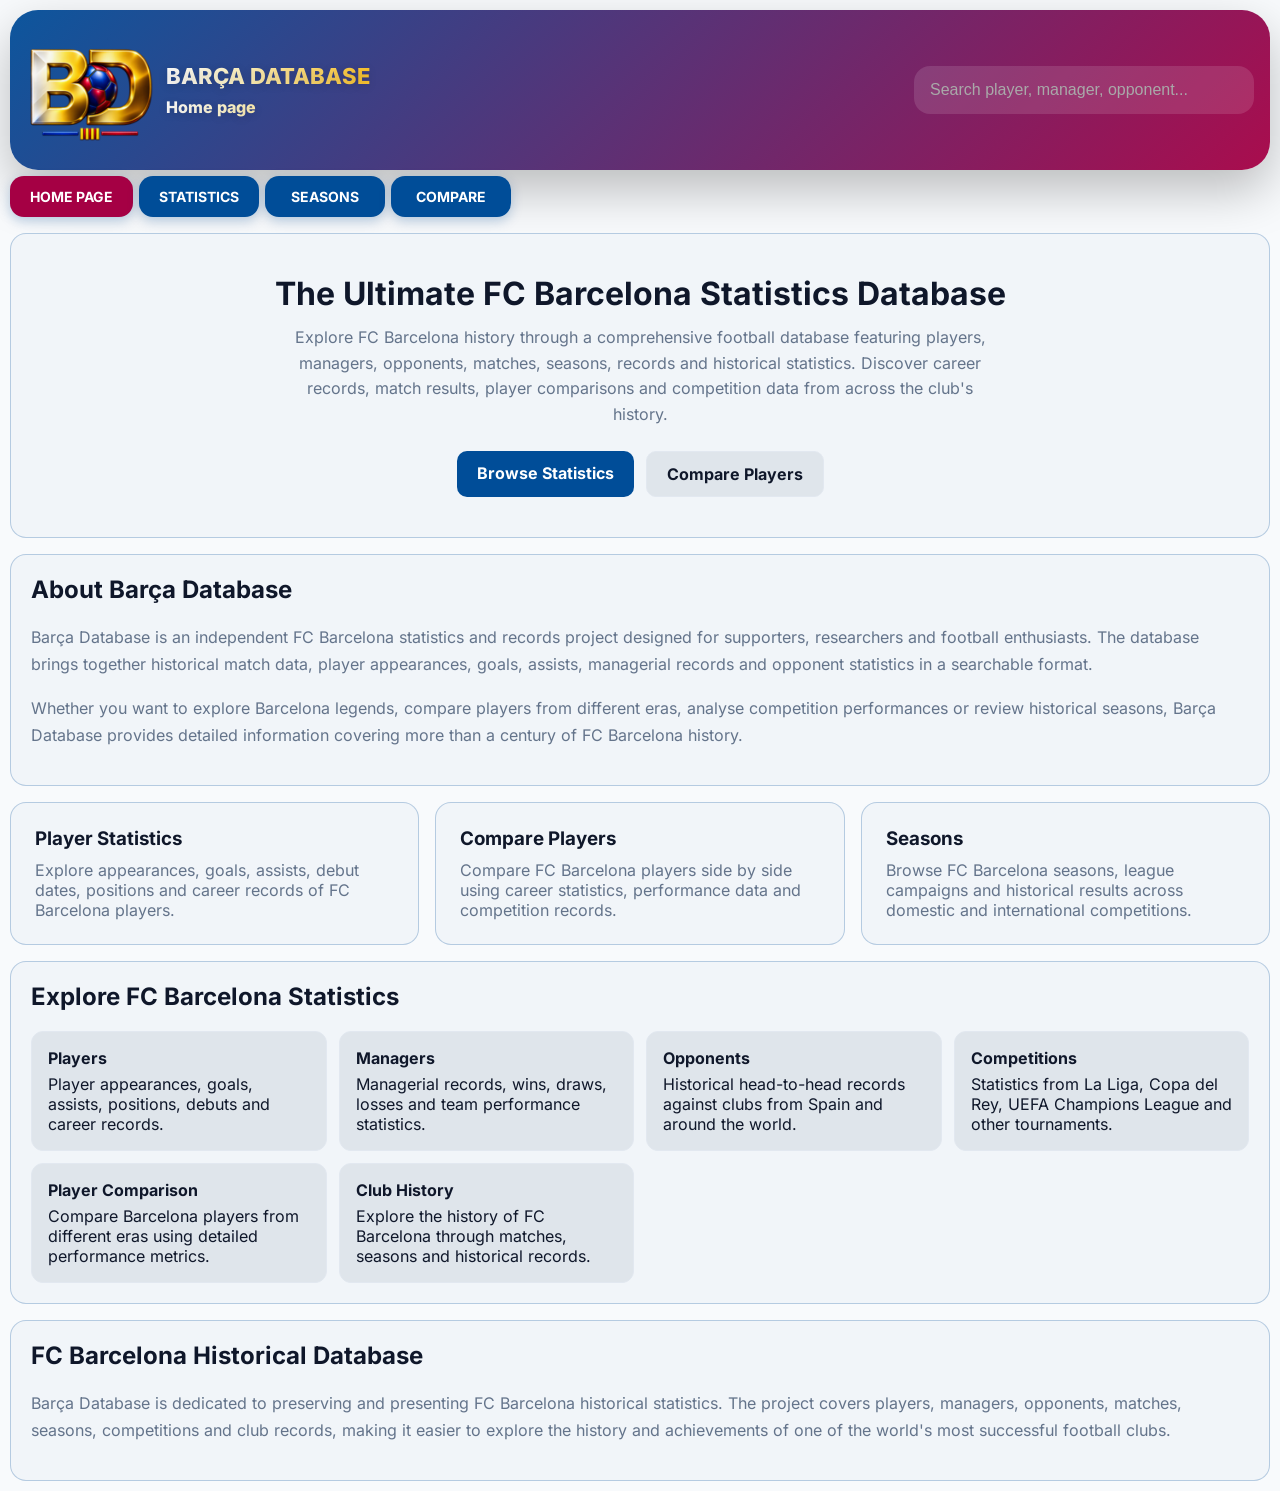
==== index.html @ a4f2b952 "Update index.html" ====
<!DOCTYPE html>
<html lang="en">
<head>
<meta charset="UTF-8">
<meta name="language" content="English">
<meta name="viewport" content="width=device-width, initial-scale=1.0">

<link rel="icon" type="image/png" sizes="16x16" href="favicon-16x16.png">
<link rel="icon" type="image/png" sizes="32x32" href="favicon-32x32.png">

<link rel="apple-touch-icon" sizes="180x180" href="apple-touch-icon.png">

<link rel="manifest" href="site.webmanifest">

<meta name="theme-color" content="#004D98">

<title>Barça Database | FC Barcelona Statistics & Records</title>

<meta name="description"
      content="Explore FC Barcelona history, players, managers, opponents, statistics, seasons and records.">
      
<link rel="canonical"
      href="https://barcadb.com/">

<meta property="og:title"
      content="Barça Database">

<meta property="og:url"
      content="https://barcadb.com/">

<meta name="twitter:title"
      content="Barça Database">

<meta name="twitter:description"
      content="FC Barcelona statistics and records database.">

<meta name="keywords"
      content="FC Barcelona, Barcelona statistics, Barca database, Barca records, Barcelona players, Barcelona matches">

<meta name="robots"
      content="index,follow">

<meta name="author"
      content="RE">

<meta property="og:image"
      content="https://barcadb.com/logos/barcadb-logo.png">

<meta property="og:type"
      content="website">

<meta name="twitter:card"
      content="summary_large_image">

<meta name="twitter:title"
      content="Barça Database">

<meta name="twitter:description"
      content="FC Barcelona statistics and records database.">

<meta name="twitter:image"
      content="https://barcadb.com/logos/barcadb-logo.png">

<link rel="stylesheet" href="css/fonts.css">
<link rel="stylesheet" href="css/main.css">
<link rel="stylesheet" href="css/theme.css">

<style>

.home-page{
    margin-top:16px;
    display:flex;
    flex-direction:column;
    gap:16px;
}

.hero-card{
    background:var(--card-bg);
    border:1px solid var(--card-border);
    border-radius:16px;
    padding:40px 24px;
    text-align:center;
}

.hero-card h2{
    margin:0 0 12px;
    font-size:2rem;
}

.hero-card p{
    max-width:700px;
    margin:0 auto 24px;
    color:var(--muted);
    line-height:1.6;
}

.hero-actions{
    display:flex;
    justify-content:center;
    gap:12px;
    flex-wrap:wrap;
}

.hero-btn{
    padding:12px 20px;
    border-radius:10px;
    text-decoration:none;
    font-weight:700;
    transition:.2s;
}

.hero-btn.primary{
    background:var(--barca-blue);
    color:white;
}

.hero-btn.secondary{
    background:var(--meta-bg);
    color:var(--text);
    border:1px solid var(--meta-border);
}

.hero-btn:hover{
    transform:translateY(-2px);
}

.home-card{
    background:var(--card-bg);
    border:1px solid var(--card-border);
    border-radius:16px;
    padding:20px;
}

.home-card h2{
    margin-top:0;
}

.home-card p{
    color:var(--muted);
    line-height:1.7;
}

.stats-grid{
    display:grid;
    grid-template-columns:
        repeat(auto-fit,minmax(180px,1fr));
    gap:16px;
}

.stat-card{
    background:var(--card-bg);
    border:1px solid var(--card-border);
    border-radius:16px;
    padding:24px;
    text-align:center;
}

.stat-number{
    font-size:2rem;
    font-weight:800;
    color:var(--barca-blue);
}

.stat-label{
    margin-top:6px;
    color:var(--muted);
}

.navigation-grid{
    display:grid;
    grid-template-columns:
        repeat(auto-fit,minmax(240px,1fr));
    gap:16px;
}

.nav-tile{
    display:block;
    text-decoration:none;
    color:inherit;

    background:var(--card-bg);
    border:1px solid var(--card-border);
    border-radius:16px;

    padding:24px;

    transition:.2s;
}

.nav-tile:hover{
    transform:translateY(-3px);
    border-color:var(--barca-blue);
}

.nav-tile h3{
    margin-top:0;
    margin-bottom:10px;
}

.nav-tile p{
    color:var(--muted);
    margin:0;
}

.features-list{
    display:grid;
    grid-template-columns:
        repeat(auto-fit,minmax(250px,1fr));
    gap:12px;
}

.feature-item{
    background:var(--meta-bg);
    border:1px solid var(--meta-border);
    border-radius:12px;
    padding:16px;
}

.feature-item strong{
    display:block;
    margin-bottom:6px;
}

.header.sticky{
    position: fixed;
    top: 0;
    left: 0;
    right: 0;
    z-index: 9998;
}

@media(max-width:820px){

    .hero-card{
        padding:32px 18px;
    }

    .hero-card h2{
        font-size:1.7rem;
    }

}

</style>

</head>

<body>

<div class="container">

<div class="menu-overlay" id="menuOverlay"></div>

<div class="header">
    <div class="header-inner">
        <img src="logos/barcadb-logo.png" class="header-logo" alt="Barça DB">

        <div class="header-text">
            <h1>Barça Database</h1>
            <div class="hero-subtitle">
            Home page
        </div>
    </div>

<div class="desktop-search">

    <input
        type="text"
        id="personSearch"
        placeholder="Search player, manager, opponent..."
        class="desktop-search-input">

    <div id="personSearchResults"></div>

</div>

    <button id="menuToggle" class="menu-toggle">
    	☰
    </button>

</div>
</div>

<nav class="main-menu">

    <div class="mobile-menu-search">

        <input
            type="text"
            id="mobilePersonSearch"
            placeholder="Search player, manager..."
            class="mobile-search-input">

        <div id="mobileSearchResults"></div>

    </div>

    <a href="index.html" class="active">
        <span>Home page</span>
    </a>
      
    <a href="statistics.html">
        <span>Statistics</span>
    </a>

    <a href="season.html">
        <span>Seasons</span>
    </a>

    <a href="compare.html">
        <span>Compare</span>
    </a>

</nav>

<div class="home-page">

    <section class="hero-card">

<h2>
    The Ultimate FC Barcelona Statistics Database
</h2>

<p>
    Explore FC Barcelona history through a comprehensive football database featuring
    players, managers, opponents, matches, seasons, records and historical statistics.
    Discover career records, match results, player comparisons and competition data
    from across the club's history.
</p>

        <div class="hero-actions">

            <a
                href="statistics.html"
                class="hero-btn primary">

                Browse Statistics

            </a>

            <a
                href="compare.html"
                class="hero-btn secondary">

                Compare Players

            </a>

        </div>

    </section>

    <section class="home-card">

<h2>About Barça Database</h2>

<p>
    Barça Database is an independent FC Barcelona statistics and records project
    designed for supporters, researchers and football enthusiasts.
    The database brings together historical match data, player appearances,
    goals, assists, managerial records and opponent statistics in a searchable format.
</p>

<p>
    Whether you want to explore Barcelona legends, compare players from different eras,
    analyse competition performances or review historical seasons, Barça Database
    provides detailed information covering more than a century of FC Barcelona history.
</p>

    </section>


    <section class="navigation-grid">

        <a
            href="statistics.html"
            class="nav-tile">

<h3>Player Statistics</h3>

<p>
    Explore appearances, goals, assists, debut dates, positions and career records
    of FC Barcelona players.
</p>

        </a>

        <a
            href="compare.html"
            class="nav-tile">

<h3>Compare Players</h3>

<p>
    Compare FC Barcelona players side by side using career statistics,
    performance data and competition records.
</p>

        </a>

        <a
            href="season.html"
            class="nav-tile">

<h3>Seasons</h3>

<p>
    Browse FC Barcelona seasons, league campaigns and historical results
    across domestic and international competitions.
</p>

        </a>

    </section>

    <section class="home-card">

        <h2>Explore FC Barcelona Statistics</h2>

        <div class="features-list">

<div class="feature-item">
    <strong>Players</strong>
    Player appearances, goals, assists, positions, debuts and career records.
</div>

<div class="feature-item">
    <strong>Managers</strong>
    Managerial records, wins, draws, losses and team performance statistics.
</div>

<div class="feature-item">
    <strong>Opponents</strong>
    Historical head-to-head records against clubs from Spain and around the world.
</div>

<div class="feature-item">
    <strong>Competitions</strong>
    Statistics from La Liga, Copa del Rey, UEFA Champions League and other tournaments.
</div>

<div class="feature-item">
    <strong>Player Comparison</strong>
    Compare Barcelona players from different eras using detailed performance metrics.
</div>

<div class="feature-item">
    <strong>Club History</strong>
    Explore the history of FC Barcelona through matches, seasons and historical records.
</div>

        </div>

    </section>

<section class="home-card">

    <h2>FC Barcelona Historical Database</h2>

    <p>
        Barça Database is dedicated to preserving and presenting FC Barcelona historical
        statistics. The project covers players, managers, opponents, matches, seasons,
        competitions and club records, making it easier to explore the history and
        achievements of one of the world's most successful football clubs.
    </p>

</section>

</div>

</div>

<script>

let allMatches = [];

fetch("data.json")
    .then(r => r.json())
    .then(data => {

        allMatches = data;

        renderHome();

    });

function renderHome(){

initPersonSearch();

}

function initPersonSearch(){

    const searchItems = new Map();

    allMatches.forEach(match => {

        // Barcelona manager
        if(match.Manager){

            searchItems.set(
                `manager-${match.Manager}`,
                {
                    name: match.Manager,
                    type: "Manager"
                }
            );

        }

        // Opponent manager
        if(match["Opp. Manager"]){

            searchItems.set(
                `manager-${match["Opp. Manager"]}`,
                {
                    name: match["Opp. Manager"],
                    type: "Manager"
                }
            );

        }

		// Opponent team
		if(match["Opp. Team"]){
		
		    searchItems.set(
		        `opponent-${match["Opp. Team"]}`,
		        {
		            name: match["Opp. Team"],
		            type: "Opponent"
		        }
		    );
		
		}

        // Starting XI
        for(let i=1;i<=11;i++){

            if(match[`Player name ${i}`]){

                searchItems.set(
                    `player-${match[`Player name ${i}`]}`,
                    {
                        name: match[`Player name ${i}`],
                        type: "Player"
                    }
                );

            }

            if(match[`Opp. Player name ${i}`]){

                searchItems.set(
                    `player-${match[`Opp. Player name ${i}`]}`,
                    {
                        name: match[`Opp. Player name ${i}`],
                        type: "Player"
                    }
                );

            }

        }

        // Bench
        for(let i=1;i<=12;i++){

            if(match[`On the bench name ${i}`]){

                searchItems.set(
                    `player-${match[`On the bench name ${i}`]}`,
                    {
                        name: match[`On the bench name ${i}`],
                        type: "Player"
                    }
                );

            }

            if(match[`Opp. On the bench name ${i}`]){

                searchItems.set(
                    `player-${match[`Opp. On the bench name ${i}`]}`,
                    {
                        name: match[`Opp. On the bench name ${i}`],
                        type: "Player"
                    }
                );

            }

        }

    });

    const itemList =
        [...searchItems.values()]
        .sort((a,b) => a.name.localeCompare(b.name));

    function attachSearch(inputId, resultsId){

    const input = document.getElementById(inputId);
    const results = document.getElementById(resultsId);

    if(!input || !results) return;

    input.addEventListener("input", () => {

        const value =
            input.value
            .trim()
            .toLowerCase();

        if(!value){
            results.innerHTML = "";
            return;
        }

        const filtered =
            itemList
            .filter(item =>
                item.name.toLowerCase().includes(value)
            )
            .slice(0,20);

        results.innerHTML = `
            <div class="player-search-results">
                ${filtered.map(item => {

                    let url = "";

                    if(item.type === "Manager"){
                        url = "manager.html?name=" + encodeURIComponent(item.name);
                    }else if(item.type === "Opponent"){
                        url = "opponent.html?name=" + encodeURIComponent(item.name);
                    }else{
                        url = "player.html?name=" + encodeURIComponent(item.name);
                    }

                    return `
                  
    <a 
        class="player-search-item"
        href="${url}">

        ${item.name}

        <span class="search-type ${item.type.toLowerCase()}">
            (${item.type})
        </span>

    </a>
                    `;
                }).join("")}
            </div>
        `;
    });

    input.addEventListener("blur", () => {
        setTimeout(() => {
            results.innerHTML = "";
        }, 200);
    });

}
attachSearch(
    "personSearch",
    "personSearchResults"
);

attachSearch(
    "mobilePersonSearch",
    "mobileSearchResults"
);

}

document.addEventListener("DOMContentLoaded", () => {

    const menuToggle =
        document.getElementById("menuToggle");

    const menuOverlay =
        document.getElementById("menuOverlay");

    const mainMenu =
        document.querySelector(".main-menu");

    if(!menuToggle || !menuOverlay || !mainMenu){
        return;
    }

    function closeMenu(){

        mainMenu.classList.remove("open");
        menuOverlay.classList.remove("show");

        menuToggle.textContent = "☰";
    }

    function openMenu(){

        mainMenu.classList.add("open");
        menuOverlay.classList.add("show");

        menuToggle.textContent = "✕";
    }

    menuToggle.addEventListener("click", () => {

        if(mainMenu.classList.contains("open")){
            closeMenu();
        }else{
            openMenu();
        }

    });

    menuOverlay.addEventListener(
        "click",
        closeMenu
    );

window.addEventListener("scroll", () => {

    const header = document.querySelector(".header");

    if(window.scrollY > 200){
        header.classList.add("sticky");
    }else{
        header.classList.remove("sticky");
    }

});

    window.addEventListener("resize", () => {

        if(window.innerWidth > 820){
            closeMenu();
        }

    });

});

</script>

</body>
</html>
---- css/fonts.css ----
/* inter-regular - latin */
@font-face {
  font-display: swap; /* Check https://developer.mozilla.org/en-US/docs/Web/CSS/@font-face/font-display for other options. */
  font-family: 'Inter';
  font-style: normal;
  font-weight: 400;
  src: url('../fonts/inter-v20-latin-regular.woff2') format('woff2'); /* Chrome 36+, Opera 23+, Firefox 39+, Safari 12+, iOS 10+ */
}
/* inter-italic - latin */
@font-face {
  font-display: swap; /* Check https://developer.mozilla.org/en-US/docs/Web/CSS/@font-face/font-display for other options. */
  font-family: 'Inter';
  font-style: italic;
  font-weight: 400;
  src: url('../fonts/inter-v20-latin-italic.woff2') format('woff2'); /* Chrome 36+, Opera 23+, Firefox 39+, Safari 12+, iOS 10+ */
}
/* inter-500 - latin */
@font-face {
  font-display: swap; /* Check https://developer.mozilla.org/en-US/docs/Web/CSS/@font-face/font-display for other options. */
  font-family: 'Inter';
  font-style: normal;
  font-weight: 500;
  src: url('../fonts/inter-v20-latin-500.woff2') format('woff2'); /* Chrome 36+, Opera 23+, Firefox 39+, Safari 12+, iOS 10+ */
}
/* inter-500italic - latin */
@font-face {
  font-display: swap; /* Check https://developer.mozilla.org/en-US/docs/Web/CSS/@font-face/font-display for other options. */
  font-family: 'Inter';
  font-style: italic;
  font-weight: 500;
  src: url('../fonts/inter-v20-latin-500italic.woff2') format('woff2'); /* Chrome 36+, Opera 23+, Firefox 39+, Safari 12+, iOS 10+ */
}
/* inter-600 - latin */
@font-face {
  font-display: swap; /* Check https://developer.mozilla.org/en-US/docs/Web/CSS/@font-face/font-display for other options. */
  font-family: 'Inter';
  font-style: normal;
  font-weight: 600;
  src: url('../fonts/inter-v20-latin-600.woff2') format('woff2'); /* Chrome 36+, Opera 23+, Firefox 39+, Safari 12+, iOS 10+ */
}
/* inter-600italic - latin */
@font-face {
  font-display: swap; /* Check https://developer.mozilla.org/en-US/docs/Web/CSS/@font-face/font-display for other options. */
  font-family: 'Inter';
  font-style: italic;
  font-weight: 600;
  src: url('../fonts/inter-v20-latin-600italic.woff2') format('woff2'); /* Chrome 36+, Opera 23+, Firefox 39+, Safari 12+, iOS 10+ */
}
/* inter-700 - latin */
@font-face {
  font-display: swap; /* Check https://developer.mozilla.org/en-US/docs/Web/CSS/@font-face/font-display for other options. */
  font-family: 'Inter';
  font-style: normal;
  font-weight: 700;
  src: url('../fonts/inter-v20-latin-700.woff2') format('woff2'); /* Chrome 36+, Opera 23+, Firefox 39+, Safari 12+, iOS 10+ */
}
/* inter-700italic - latin */
@font-face {
  font-display: swap; /* Check https://developer.mozilla.org/en-US/docs/Web/CSS/@font-face/font-display for other options. */
  font-family: 'Inter';
  font-style: italic;
  font-weight: 700;
  src: url('../fonts/inter-v20-latin-700italic.woff2') format('woff2'); /* Chrome 36+, Opera 23+, Firefox 39+, Safari 12+, iOS 10+ */
}
/* inter-800 - latin */
@font-face {
  font-display: swap; /* Check https://developer.mozilla.org/en-US/docs/Web/CSS/@font-face/font-display for other options. */
  font-family: 'Inter';
  font-style: normal;
  font-weight: 800;
  src: url('../fonts/inter-v20-latin-800.woff2') format('woff2'); /* Chrome 36+, Opera 23+, Firefox 39+, Safari 12+, iOS 10+ */
}
/* inter-800italic - latin */
@font-face {
  font-display: swap; /* Check https://developer.mozilla.org/en-US/docs/Web/CSS/@font-face/font-display for other options. */
  font-family: 'Inter';
  font-style: italic;
  font-weight: 800;
  src: url('../fonts/inter-v20-latin-800italic.woff2') format('woff2'); /* Chrome 36+, Opera 23+, Firefox 39+, Safari 12+, iOS 10+ */
}
---- css/main.css ----
html{
    -webkit-text-size-adjust:100%;
}

*{
box-sizing:border-box;
}

body{
margin:0;
font-family:'Inter',sans-serif;

background:var(--bg);

color:var(--text);
min-height:100vh;
}

.container{
max-width:1500px;
margin:auto;
padding:10px;
}

.header{
background:
linear-gradient(
135deg,
rgba(0,77,152,.95),
rgba(165,0,68,.95)
);

padding:16px;
margin-bottom:6px;
border-radius:28px;
color:white;

box-shadow:
0 20px 50px rgba(0,0,0,.25);
}

.header h1{
    margin:0;
    font-size:22px;
    font-weight:800;

    background:linear-gradient(
        90deg,
        #ffffff 0%,
        #fff4c4 35%,
        #FDC52C 100%
    );

    -webkit-background-clip:text;
    -webkit-text-fill-color:transparent;
    background-clip:text;

    text-shadow:0 2px 8px rgba(0,0,0,.15);
    text-transform:uppercase;
}

.header-inner{
    display:flex;
    align-items:center;
    gap:12px;
}

.header-logo{
    width:128px;
    height:128px;
    object-fit:contain;
    flex-shrink:0;
}

.hero-subtitle{
margin-top:8px;
font-size:16px;
font-weight:500;
    background:linear-gradient(
        90deg,
        #ffffff 0%,
        #fff4c4 35%,
        #FDC52C 100%
    );

    -webkit-background-clip:text;
    -webkit-text-fill-color:transparent;
    background-clip:text;

    text-shadow:0 2px 8px rgba(0,0,0,.15);
    font-weight:800;
}

.widget-title{
    margin:6px 0 6px;
    padding:8px 14px;

    background:linear-gradient(
        135deg,
        rgba(0,77,152,.95),
        rgba(165,0,68,.95)
    );

    color:white;

    font-size:14px;
    font-weight:700;
    text-transform:uppercase;

    border-radius:18px;
}

.player-link,
.opponent-link{
color:var(--link-color);
text-decoration:none;
font-weight:600;
}

.player-link:hover,
.opponent-link:hover{
text-decoration:underline;
}

.main-menu{
    display:flex;
    justify-content:flex-start;
    align-items:center;
    gap:6px;

    margin-bottom:12px;
    padding-left:0;
}

.main-menu a{
    display:flex;
    align-items:center;
    justify-content:center;

    min-width:120px;
    padding:12px 20px;

    border-radius:14px;

    text-decoration:none;

    background:#004D98;
    border-color:#0a5fb3;

    color:white;

    font-size:14px;
    font-weight:700;
    text-transform:uppercase;

    transition:.2s;

    box-shadow:
        0 4px 12px rgba(0,77,152,.25);
}

.main-menu a:hover{
    transform:translateY(-2px);

    background:#0a5fb3;

    box-shadow:
        0 8px 20px rgba(0,77,152,.35);
}

.main-menu a.active{
    background:#A50044;
    border-color:#8b0038;
    color:white;
}

.menu-toggle{
    display:none;
}

.desktop-search{
    width:340px;
    position:relative;
    margin-left:auto;
}

.desktop-search-input{
    width:100%;
    height:48px;
    padding:0 16px;
    border:none;
    border-radius:16px;
    background:rgba(255,255,255,.12);
    color:#A9A9A9;
    font-size:16px;
}

#personSearchResults{
    position:absolute;
    top:54px;
    left:0;
    right:0;
    z-index:9999;
    border-radius:16px;
    overflow:hidden;
    background:var(--card-bg);
}

.desktop-search-input::placeholder{
    color:#A9A9A9;
}

.mobile-menu-search{
    display:none;
}

.player-search-results{
    display:flex;
    flex-direction:column;
    gap:2px;
}

.search-type{
    font-size:11px;
    font-weight:700;
    padding:2px 8px;
    border-radius:999px;
}

.search-type.player{
    background:rgba(0,77,152,.15);
    color:#3b82f6;
}

.search-type.manager{
    background:rgba(165,0,68,.15);
    color:#e11d48;
}

.search-type.opponent{
    background:rgba(34,197,94,.15);
    color:#16a34a;
}

.player-search-item{
    display:flex;
    align-items:center;
    padding:8px 10px;
    border-radius:10px;
    text-decoration:none;
    color:var(--text);
    font-size:13px;
    font-weight:600;
    gap:6px;
}

.player-search-item:hover{
    background:var(--meta-bg);
}

.content-layout{
    display:flex;
    gap:10px;
    align-items:flex-start;
}

.header.sticky{
    position: fixed;
    top: 0;
    left: 0;
    right: 0;
    z-index: 1000;
    animation: slideDown .2s ease;
}

@keyframes slideDown{
    from{
        transform: translateY(-100%);
    }
    to{
        transform: translateY(0);
    }
}

@media(max-width:820px){
      
.desktop-search{
    display:none;
}
      
.mobile-menu-search{
    display:block;
    width:100%;
    margin-bottom:8px;
}
 
.mobile-search-input{
    display:block;
    width:100%;
    height:52px;
    padding:0 16px;
    border:none;
    border-radius:14px;
    background:rgba(255,255,255,.12);
    color:#A9A9A9;
    font-size:16px;
    margin:0;
}

.mobile-search-input::placeholder{
    color:#A9A9A9;
}

.menu-toggle{
    display:flex;
    align-items:center;
    justify-content:center;
    width:48px;
    height:48px;
    margin-left:auto;
    padding-bottom:2px;
    border:none;
    border-radius:14px;
    background:rgba(255,255,255,.15);
    color:white;
    font-size:30px;
    font-weight:700;
    line-height:1;
    cursor:pointer;
}

.header-text{
    flex:1;
}

.menu-overlay{
    position:fixed;
    inset:0;
    background:rgba(0,0,0,.55);
    z-index:9998;
    opacity:0;
    visibility:hidden;
    transition:.3s;
}

.menu-overlay.show{
    opacity:1;
    visibility:visible;
}

.header{
        border-radius: 0;
        padding: 4px 10px 6px;
        position: sticky;
        top: 0;
        z-index: 9997;
}


.header-logo{
    width:82px;
    height:82px;
}

.header h1{
	font-size:18px;
}
      
.main-menu{
    position:fixed;
    top:0;
    left:-75%;
    width:70%;
    height:100vh;
    z-index:9999;
    display:flex;
    flex-direction:column;
    gap:0;
    padding:20px 12px;
    background:
        linear-gradient(
            180deg,
            #004D98,
            #A50044
        );
    transition:left .3s ease;
    margin:0;
}
      
.main-menu a{
    display:flex;
    align-items:center;
    justify-content:flex-start;
    text-align:left;
    gap:12px;
    width:100%;
    min-width:unset;
    padding:12px 12px;
    border-radius:0;
    background:transparent;
    box-shadow:none;
    color:white;
    font-weight:500;
    text-transform:uppercase;
    border-bottom:1px dotted rgba(255,255,255,.25);
}

.main-menu a:hover{
    background:transparent;
    box-shadow:none;
    transform:none;
}

.main-menu a.active{
    background:transparent;
    font-weight:800;
    color:#FDC52C;
    border-bottom:1px dotted rgba(255,255,255,.25);
}

.main-menu a.active span{
    font-weight:800;
}

.main-menu.open{
    left:0;
}

.content-layout{
    display:flex;
    flex-direction:column;
	gap:0;
}
}
---- css/theme.css ----
/* =========================
   DARK THEME (DEFAULT)
   ========================= */

:root{

    --barca-blue:#004D98;
    --barca-red:#A50044;

    --stats-left:#BA8E23;
    --stats-right:#BA8E23;

    --bg:#0f172a;
    --text:#ffffff;

    --card-bg:rgba(255,255,255,.08);
    --card-border:rgba(255,255,255,.12);

    --meta-bg:rgba(255,255,255,.06);
    --meta-border:rgba(255,255,255,.08);

    --muted:#e1e4e8;

    --divider:rgba(148,163,184,.35);
    --surface:#1e293b;

    --result-win:#4ade80;
    --result-draw:#fde047;
    --result-loss:#f87171;

    --result-win-bg:rgba(34,197,94,.15);
    --result-draw-bg:rgba(250,204,21,.15);
    --result-loss-bg:rgba(239,68,68,.15);

    --select-bg: #a3a3a3;
    --select-text: #ffffff;
   
    --tabs-text: #a7a7a8;
    --tabs-active: #ffffff;

    --number:#ffffff;
    --number-bg:rgba(255,255,255,.08);

    --link-color:#60A5FA;

}

/* =========================
   LIGHT THEME
   ========================= */

@media (prefers-color-scheme: light){

    :root{
        

        --stats-right:#004D98;
        --stats-left:#A50044;
    
        --bg:#f8fafc;
        --text:#0f172a;

        --card-bg:#f1f5f9;
        --card-border:rgba(0,77,152,.25);

        --meta-bg:#dfe5eb;
        --meta-border:#e2e8f0;
        --border-dark:#1e293b;

        --muted:#64748b;

        --divider:#cbd5e1;
        --surface:#f8fafc;

    --result-win:#15803d;
    --result-draw:#334155;
    --result-loss:#b91c1c;

    --result-win-bg:#dcfce7;
    --result-draw-bg:#f1f5f9;
    --result-loss-bg:#fee2e2;

    --select-bg: #ffffff;
    --select-text: #0f172a;
   
    --tabs-text: #9ca3af;
    --tabs-active: #192236;

    --number:#004D98;
    --number-bg:rgba(0,77,152,.12);

    --link-color:#004D98;

}
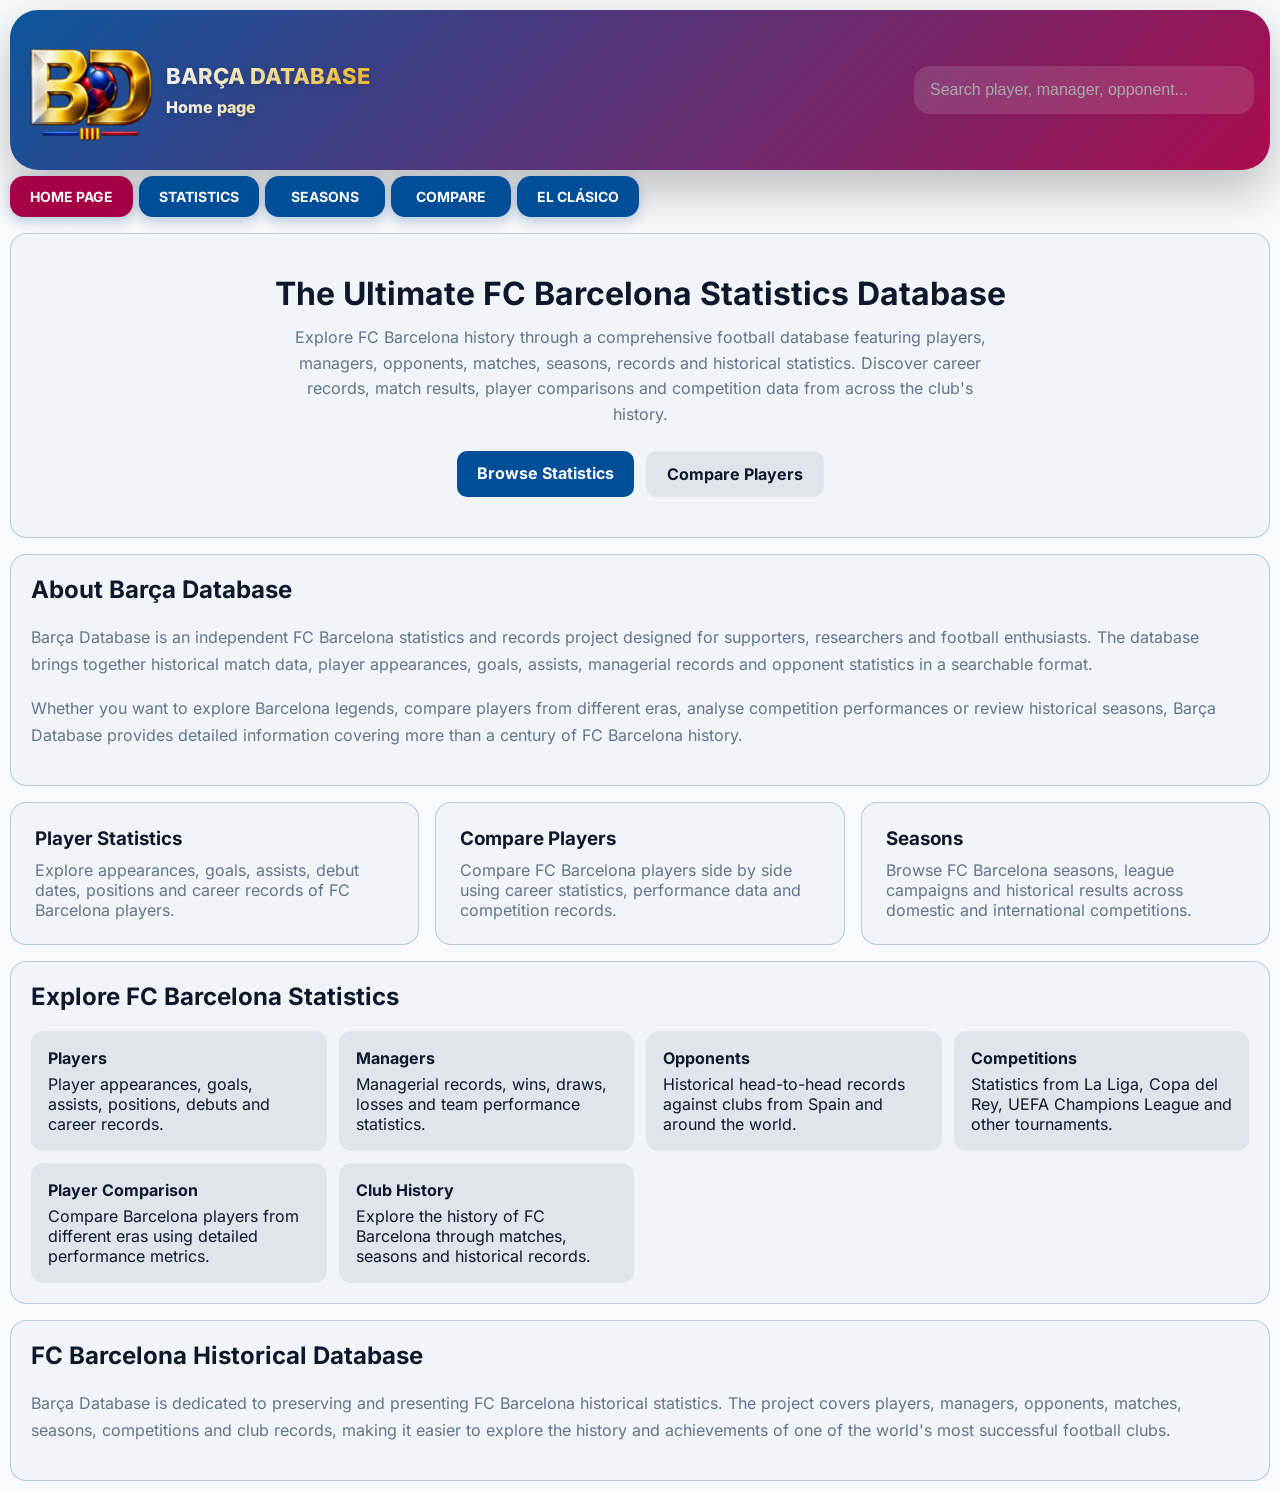
==== commit acc5f5ae: "Update index.html" ====
--- a/index.html
+++ b/index.html
@@ -60,6 +60,12 @@
 
 <meta name="twitter:image"
       content="https://barcadb.com/logos/barcadb-logo.png">
+
+<meta property="og:description"
+      content="FC Barcelona statistics and records database.">
+
+<meta property="og:site_name"
+      content="Barça Database">
 
 <link rel="stylesheet" href="css/fonts.css">
 <link rel="stylesheet" href="css/main.css">
@@ -309,6 +315,10 @@
 
     <a href="compare.html">
         <span>Compare</span>
+    </a>
+
+    <a href="el-clasico.html">
+        <span>El Clásico</span>
     </a>
 
 </nav>
@@ -723,18 +733,6 @@
         closeMenu
     );
 
-window.addEventListener("scroll", () => {
-
-    const header = document.querySelector(".header");
-
-    if(window.scrollY > 200){
-        header.classList.add("sticky");
-    }else{
-        header.classList.remove("sticky");
-    }
-
-});
-
     window.addEventListener("resize", () => {
 
         if(window.innerWidth > 820){
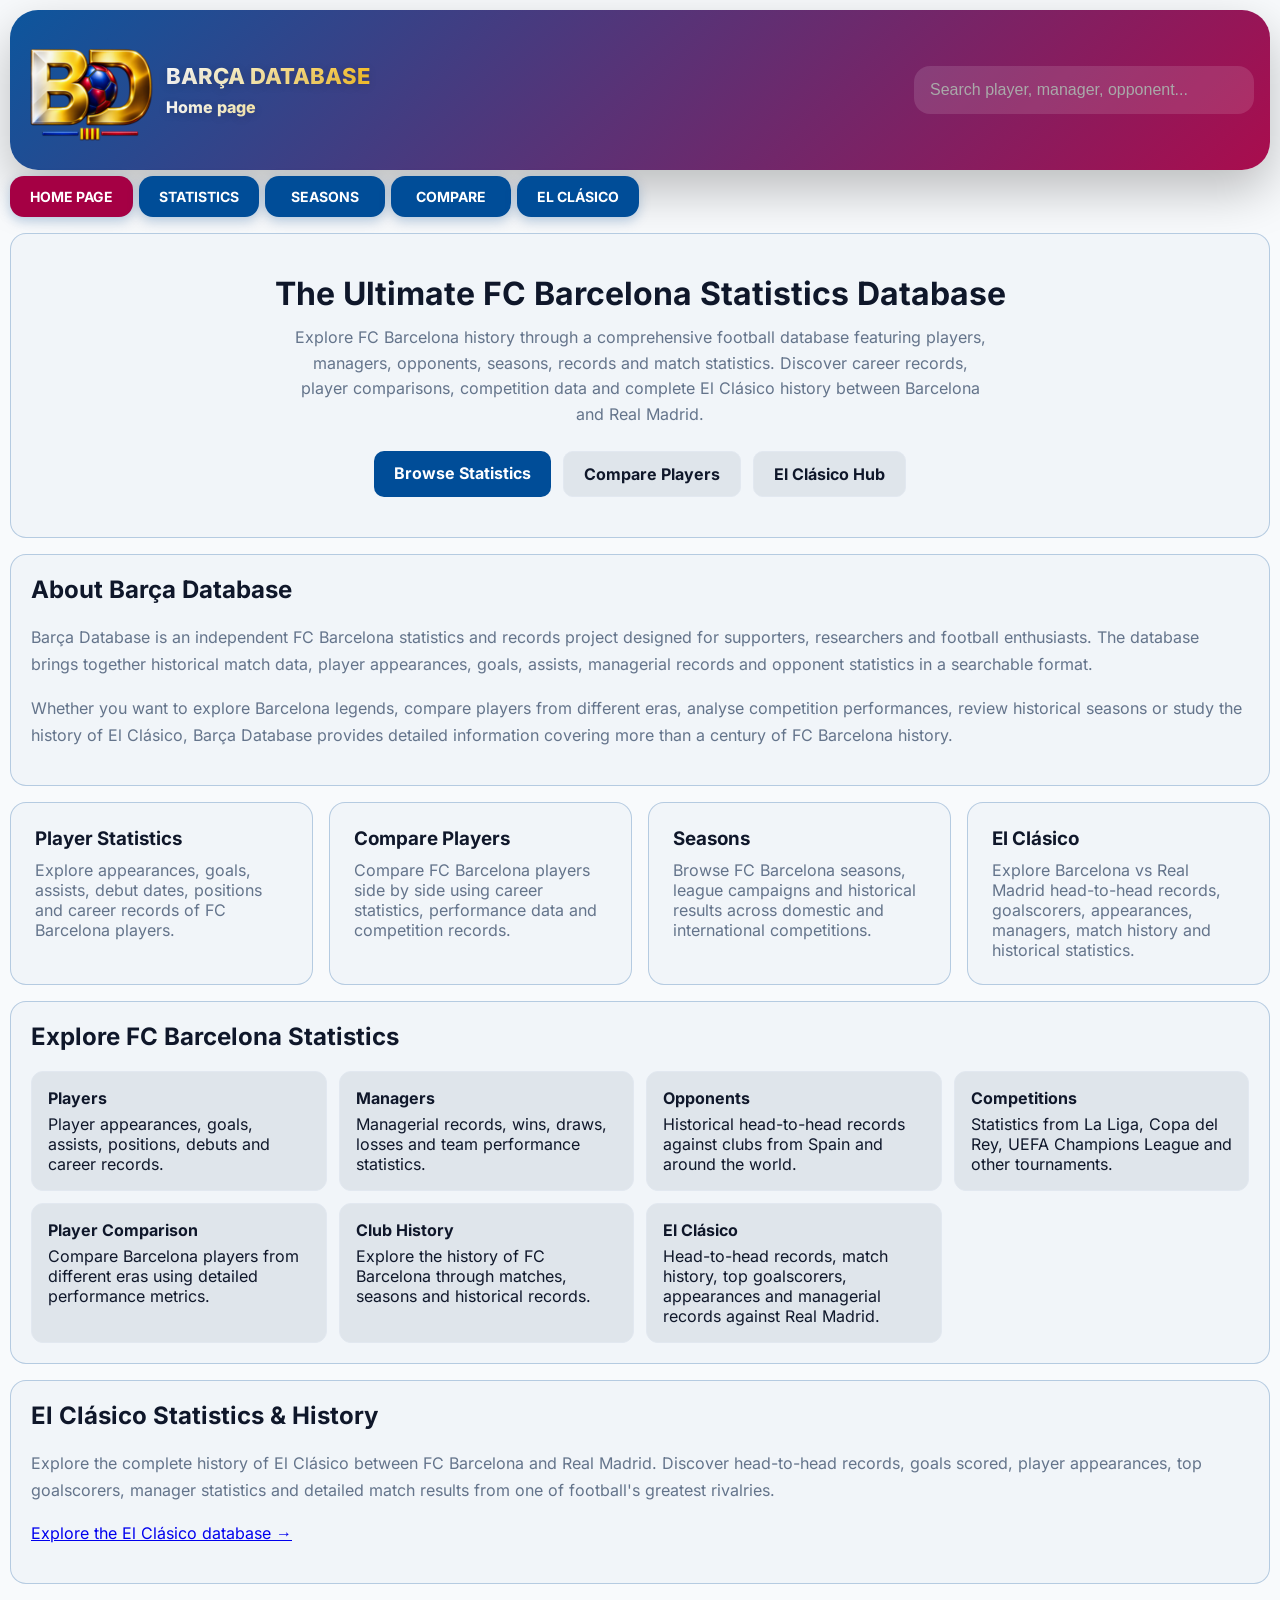
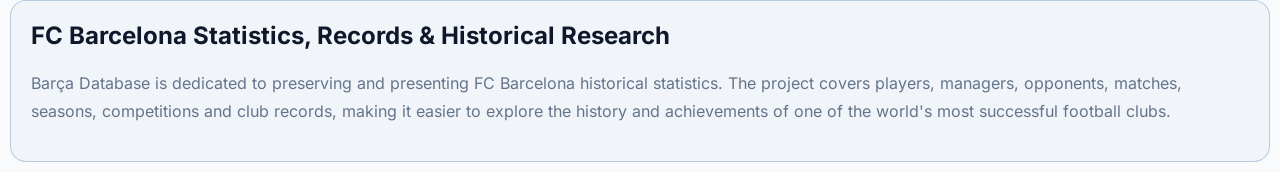
==== commit dff747bd: "Update index.html" ====
--- a/index.html
+++ b/index.html
@@ -14,11 +14,11 @@
 
 <meta name="theme-color" content="#004D98">
 
-<title>Barça Database | FC Barcelona Statistics & Records</title>
+<title>Barça Database | FC Barcelona Statistics, Records & El Clásico History</title>
 
 <meta name="description"
-      content="Explore FC Barcelona history, players, managers, opponents, statistics, seasons and records.">
-      
+      content="Explore FC Barcelona statistics, player records, managers, seasons, opponents and complete El Clásico history with head-to-head records, goalscorers and match statistics.">
+
 <link rel="canonical"
       href="https://barcadb.com/">
 
@@ -35,7 +35,7 @@
       content="FC Barcelona statistics and records database.">
 
 <meta name="keywords"
-      content="FC Barcelona, Barcelona statistics, Barca database, Barca records, Barcelona players, Barcelona matches">
+      content="FC Barcelona, Barcelona statistics, Barca database, El Clasico, El Clásico, Barcelona vs Real Madrid, Barcelona records, Barcelona players, FC Barcelona history, Clasico statistics">
 
 <meta name="robots"
       content="index,follow">
@@ -56,13 +56,13 @@
       content="Barça Database">
 
 <meta name="twitter:description"
-      content="FC Barcelona statistics and records database.">
+      content="FC Barcelona statistics, records, player data and complete El Clásico history.">
 
 <meta name="twitter:image"
       content="https://barcadb.com/logos/barcadb-logo.png">
 
 <meta property="og:description"
-      content="FC Barcelona statistics and records database.">
+      content="FC Barcelona statistics, records, seasons, players and complete El Clásico history between Barcelona and Real Madrid.">
 
 <meta property="og:site_name"
       content="Barça Database">
@@ -333,9 +333,9 @@
 
 <p>
     Explore FC Barcelona history through a comprehensive football database featuring
-    players, managers, opponents, matches, seasons, records and historical statistics.
-    Discover career records, match results, player comparisons and competition data
-    from across the club's history.
+    players, managers, opponents, seasons, records and match statistics. Discover
+    career records, player comparisons, competition data and complete El Clásico
+    history between Barcelona and Real Madrid.
 </p>
 
         <div class="hero-actions">
@@ -355,6 +355,15 @@
                 Compare Players
 
             </a>
+            
+            <a
+                href="el-clasico.html"
+                class="hero-btn secondary">
+
+                El Clásico Hub
+
+            </a>
+
 
         </div>
 
@@ -373,8 +382,9 @@
 
 <p>
     Whether you want to explore Barcelona legends, compare players from different eras,
-    analyse competition performances or review historical seasons, Barça Database
-    provides detailed information covering more than a century of FC Barcelona history.
+    analyse competition performances, review historical seasons or study the history
+    of El Clásico, Barça Database provides detailed information covering more than a
+    century of FC Barcelona history.
 </p>
 
     </section>
@@ -420,6 +430,21 @@
 </p>
 
         </a>
+      
+<a
+    href="el-clasico.html"
+    class="nav-tile">
+
+<h3>El Clásico</h3>
+
+<p>
+    Explore Barcelona vs Real Madrid head-to-head records,
+    goalscorers, appearances, managers, match history and
+    historical statistics.
+</p>
+
+</a>
+
 
     </section>
 
@@ -459,13 +484,40 @@
     Explore the history of FC Barcelona through matches, seasons and historical records.
 </div>
 
+<div class="feature-item">
+    <strong>El Clásico</strong>
+    Head-to-head records, match history, top goalscorers, appearances and managerial records against Real Madrid.
+</div>
+
         </div>
 
     </section>
 
 <section class="home-card">
 
-    <h2>FC Barcelona Historical Database</h2>
+    <h2>El Clásico Statistics & History</h2>
+
+    <p>
+        Explore the complete history of El Clásico between FC Barcelona and
+        Real Madrid. Discover head-to-head records, goals scored, player
+        appearances, top goalscorers, manager statistics and detailed match
+        results from one of football's greatest rivalries.
+    </p>
+
+    <p>
+
+        <a href="el-clasico.html">
+            Explore the El Clásico database →
+        </a>
+
+    </p>
+
+</section>
+
+
+<section class="home-card">
+
+    <h2>FC Barcelona Statistics, Records & Historical Research</h2>
 
     <p>
         Barça Database is dedicated to preserving and presenting FC Barcelona historical
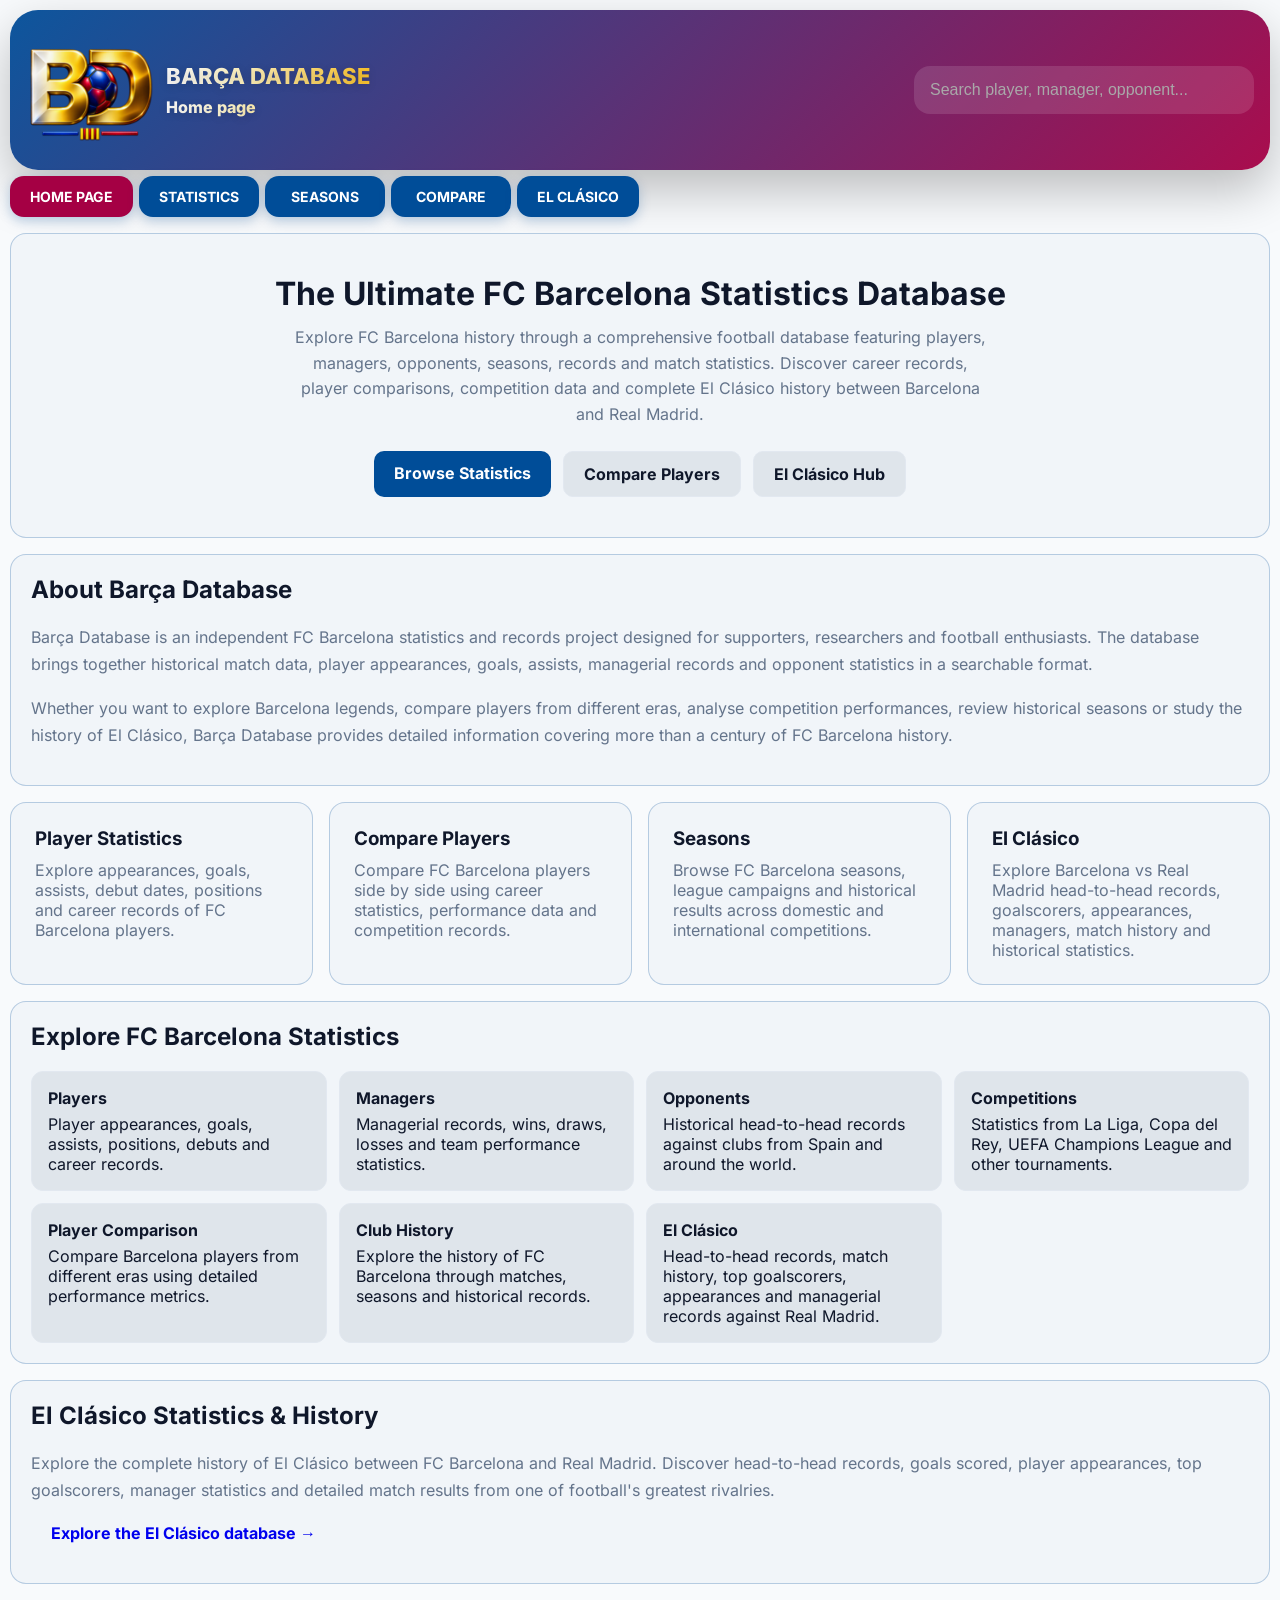
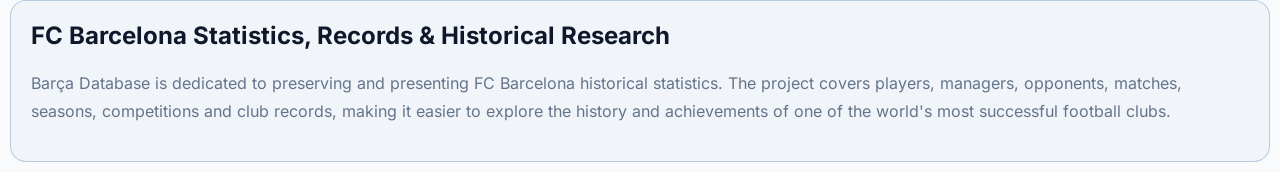
==== commit 53e909ed: "Update index.html" ====
--- a/index.html
+++ b/index.html
@@ -506,7 +506,7 @@
 
     <p>
 
-        <a href="el-clasico.html">
+        <a href="el-clasico.html" class="hero-btn">
             Explore the El Clásico database →
         </a>
 
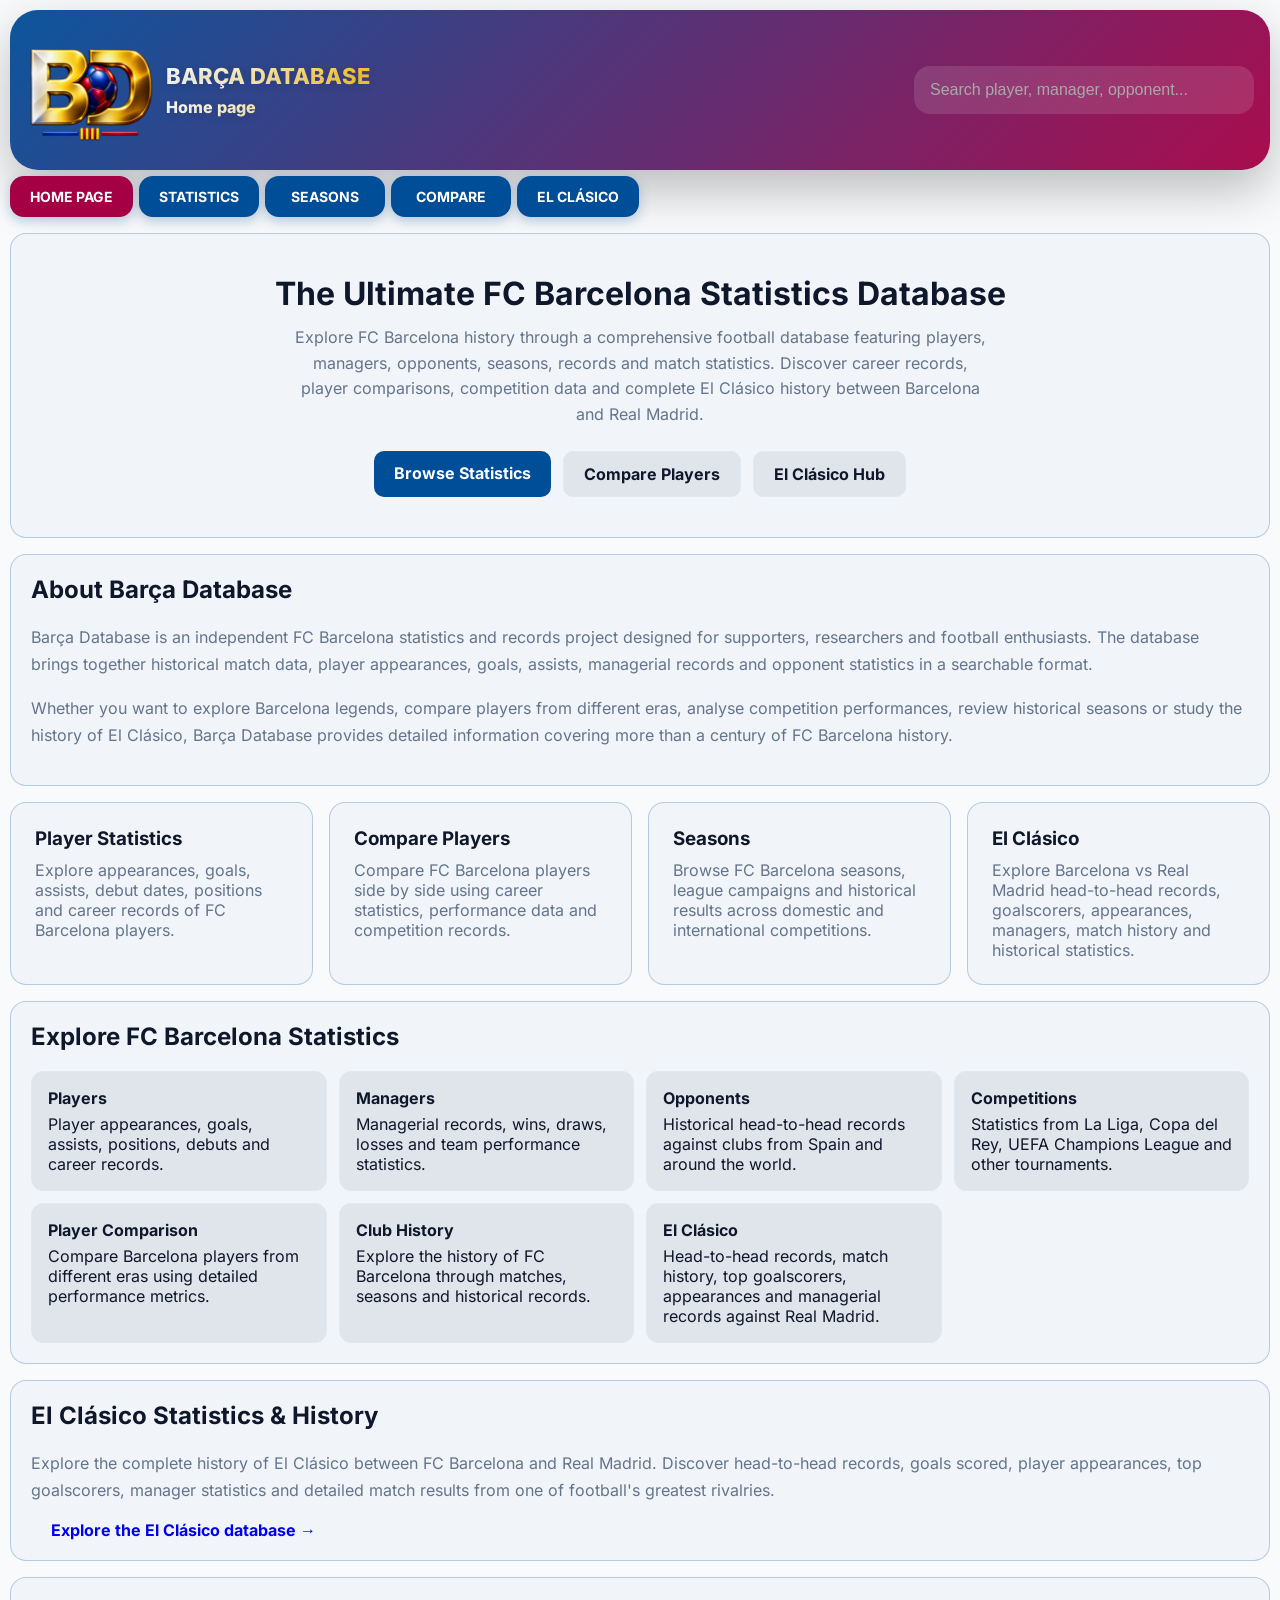
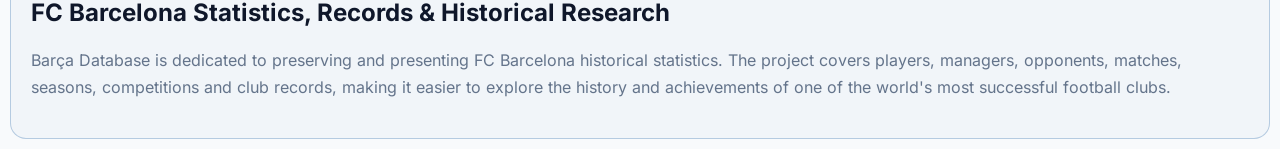
==== commit d881854a: "Update index.html" ====
--- a/index.html
+++ b/index.html
@@ -504,13 +504,9 @@
         results from one of football's greatest rivalries.
     </p>
 
-    <p>
-
         <a href="el-clasico.html" class="hero-btn">
             Explore the El Clásico database →
         </a>
-
-    </p>
 
 </section>
 
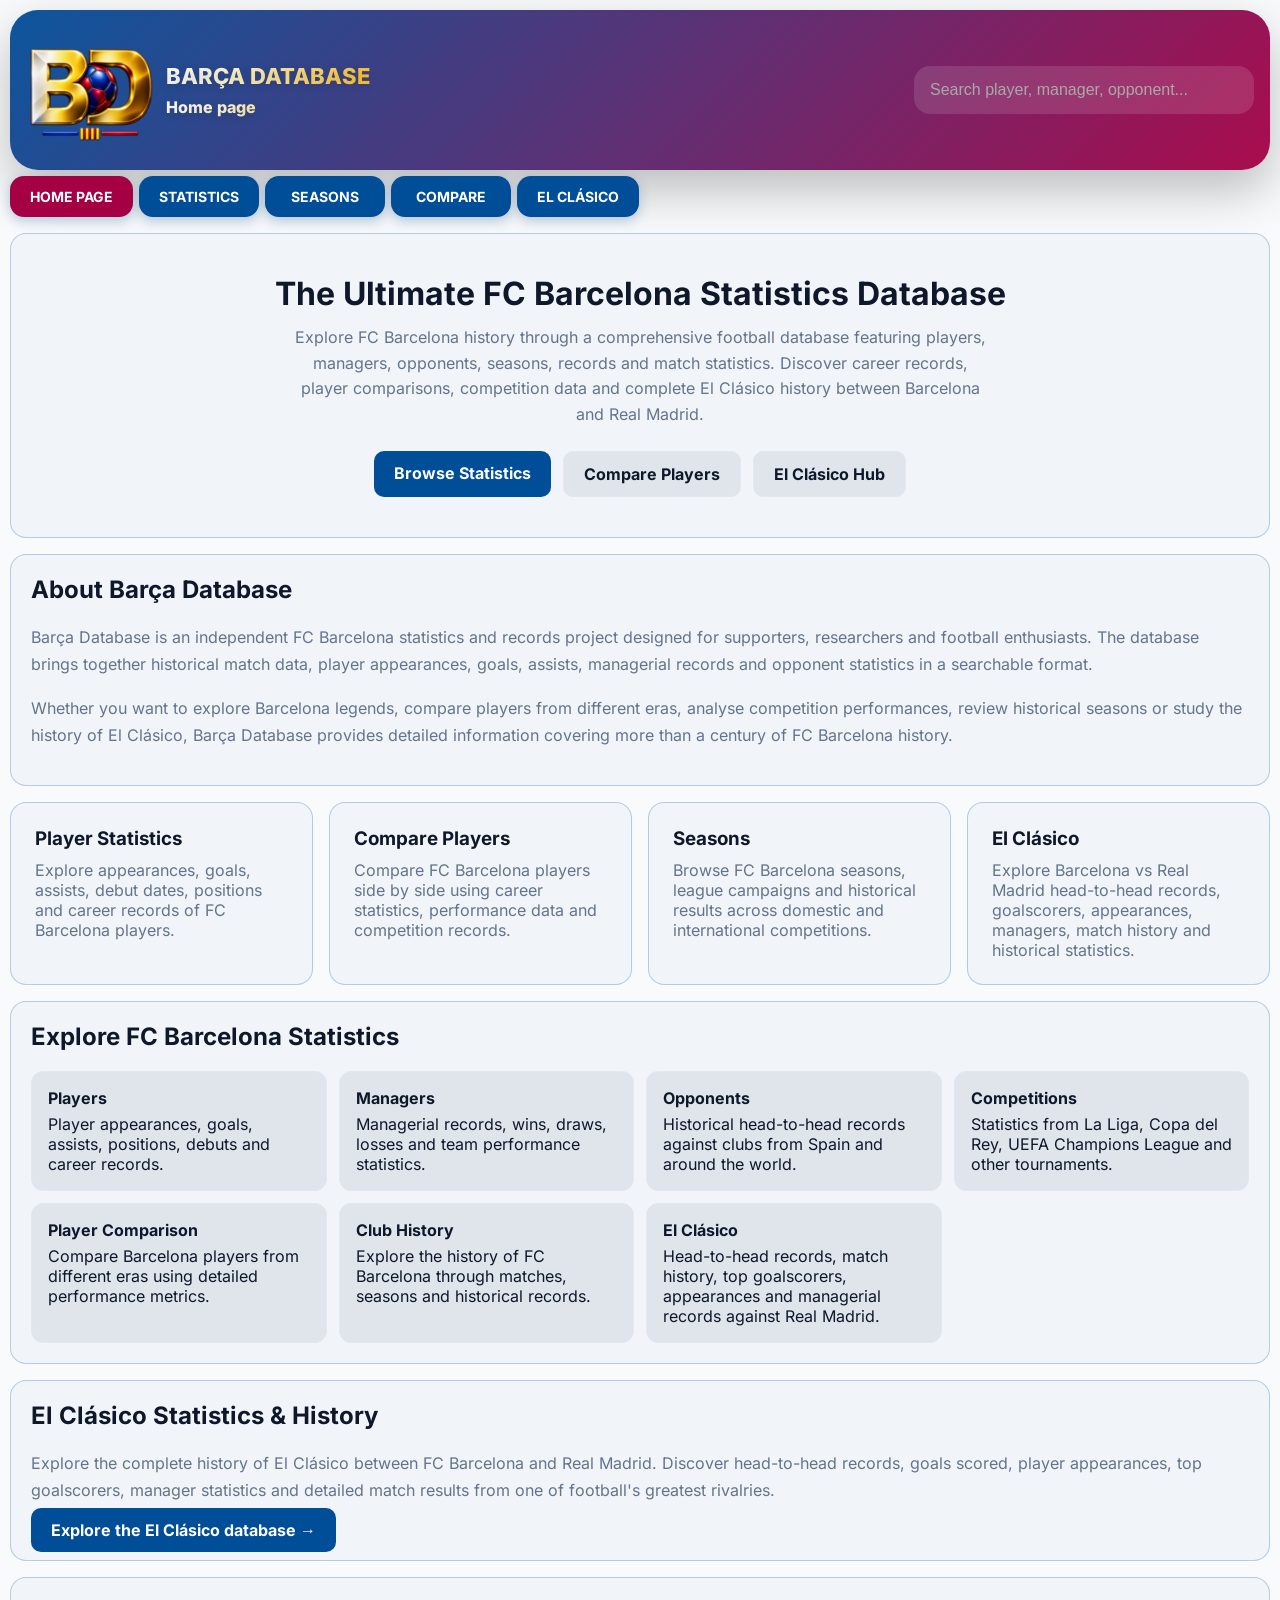
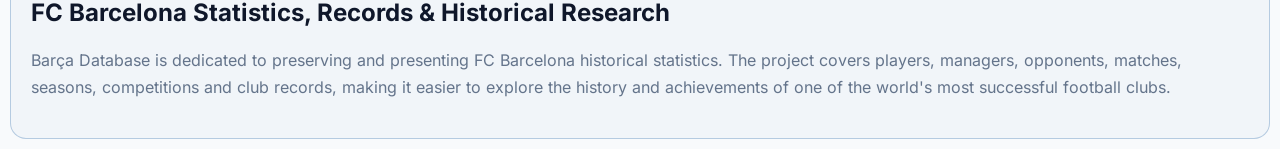
==== commit 55af4fcf: "Update index.html" ====
--- a/index.html
+++ b/index.html
@@ -504,7 +504,7 @@
         results from one of football's greatest rivalries.
     </p>
 
-        <a href="el-clasico.html" class="hero-btn">
+        <a href="el-clasico.html" class="hero-btn primary">
             Explore the El Clásico database →
         </a>
 
